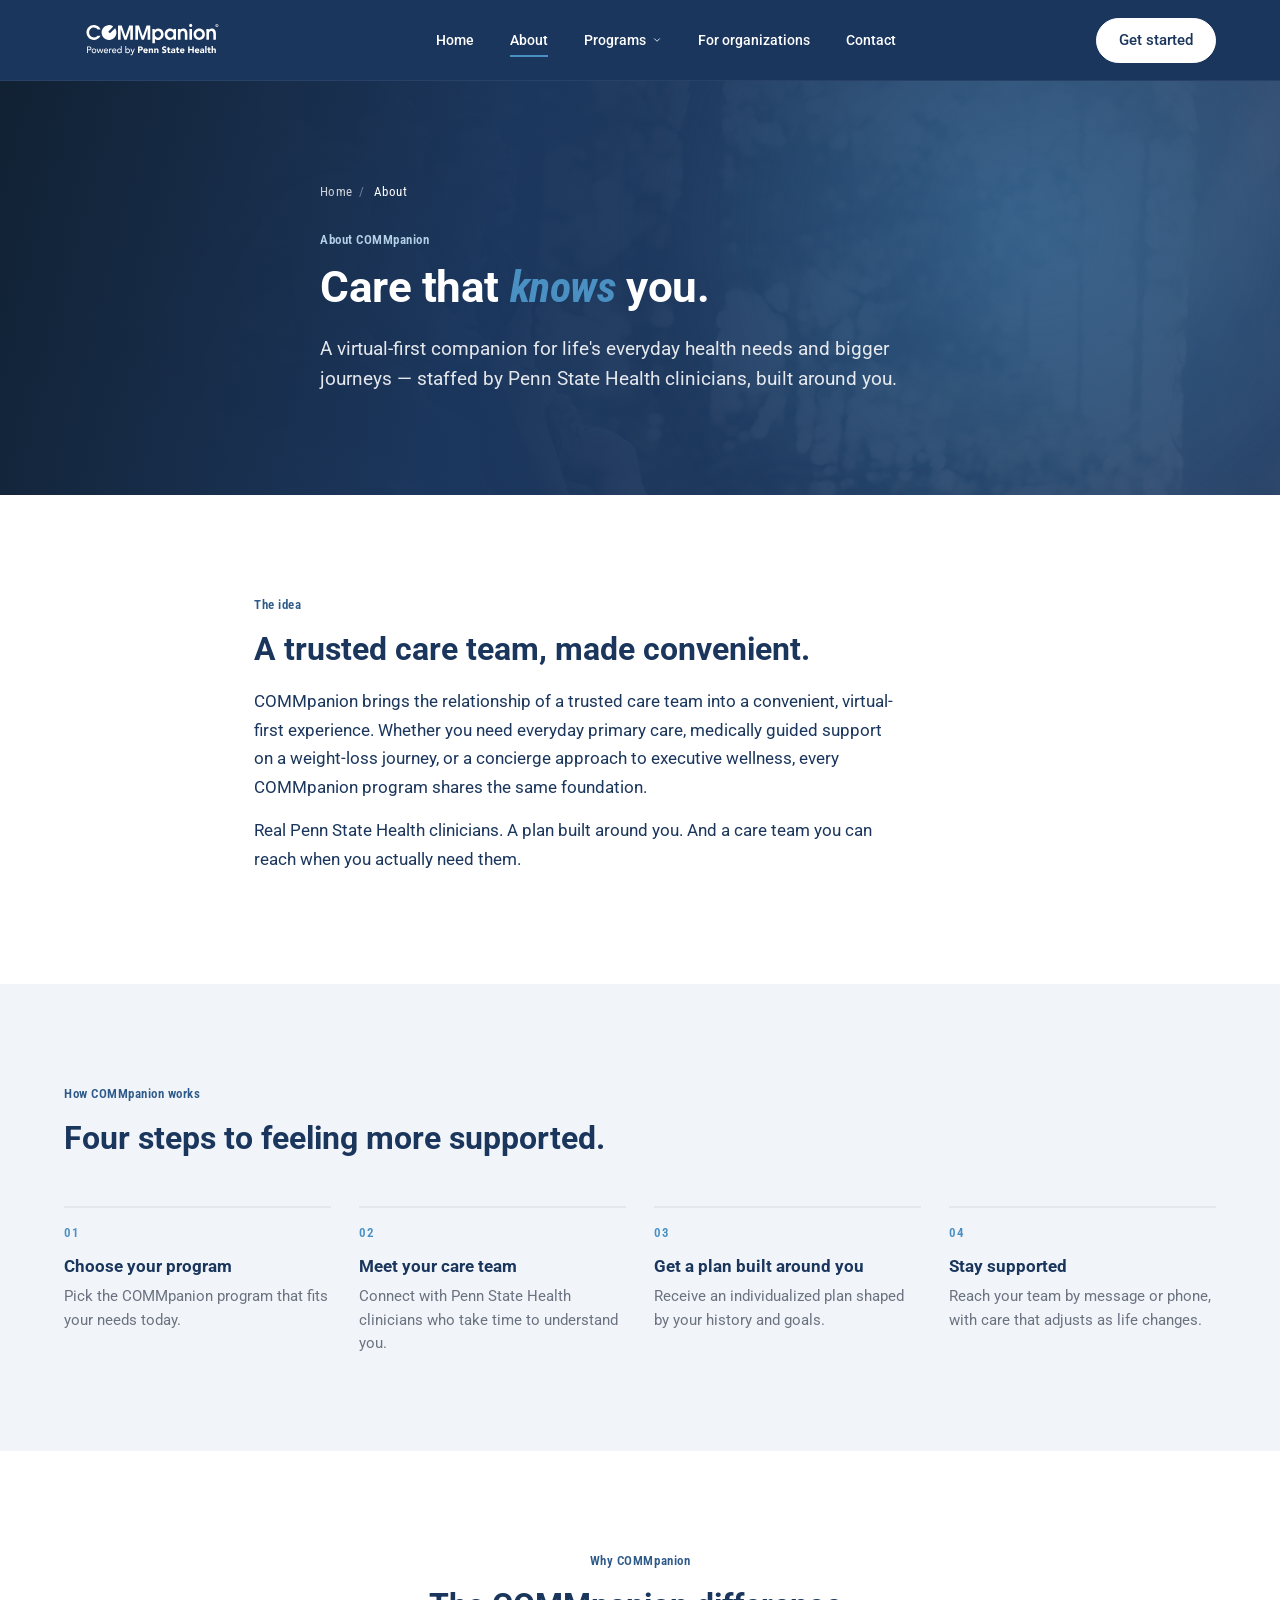
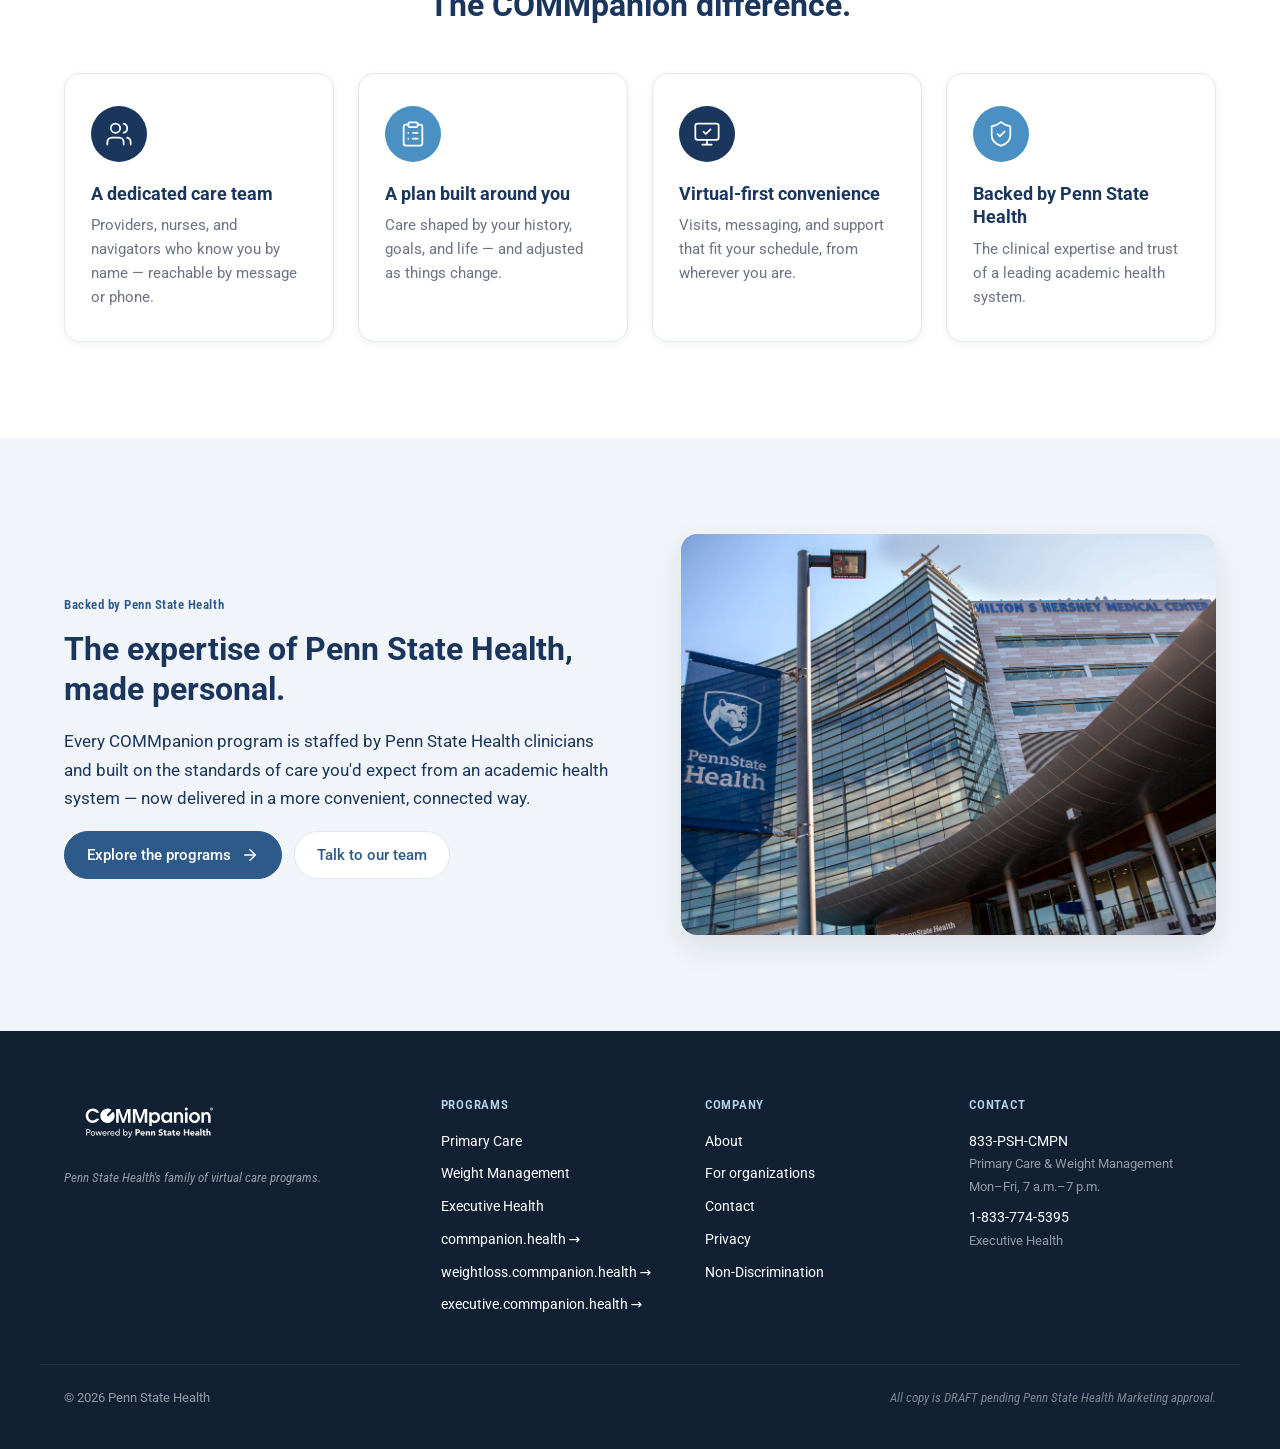
==== about.html @ f74b8aeb "COMMpanion hub POC" ====
<!DOCTYPE html>
<html lang="en">
<head>
<meta charset="UTF-8">
<meta name="viewport" content="width=device-width, initial-scale=1.0">
<title>About COMMpanion | Care that knows you</title>
<meta name="description" content="COMMpanion brings the relationship of a trusted Penn State Health care team into a convenient, virtual-first experience — primary care, weight management, and executive health.">
<meta name="theme-color" content="#1B365D">

<meta property="og:type" content="website">
<meta property="og:title" content="About COMMpanion | Care that knows you">
<meta property="og:description" content="Real Penn State Health clinicians. A plan built around you. A care team you can reach when you actually need them.">
<meta property="og:image" content="image_assets/AdobeStock_567074807.jpeg">
<meta property="og:url" content="https://commpanion.health/about.html">
<meta name="twitter:card" content="summary_large_image">

<link rel="icon" type="image/svg+xml" href="image_assets/favicon.svg">

<link rel="preconnect" href="https://fonts.googleapis.com">
<link rel="preconnect" href="https://fonts.gstatic.com" crossorigin>
<link href="https://fonts.googleapis.com/css2?family=Roboto:ital,wght@0,400;0,500;0,700;1,400;1,500&family=Roboto+Condensed:ital,wght@0,300;0,400;0,600;0,700;1,300;1,400;1,600&display=swap" rel="stylesheet">

<link rel="stylesheet" href="css/styles.css">

<script type="application/ld+json">
{
  "@context": "https://schema.org",
  "@type": "BreadcrumbList",
  "itemListElement": [
    { "@type": "ListItem", "position": 1, "name": "Home", "item": "https://commpanion.health/" },
    { "@type": "ListItem", "position": 2, "name": "About", "item": "https://commpanion.health/about.html" }
  ]
}
</script>
</head>

<body>

<a class="skip-link" href="#main">Skip to content</a>

<header class="site-header" id="siteHeader">
  <div class="container header-inner">
    <a href="index.html" class="logo-link" aria-label="COMMpanion, Powered by Penn State Health — home">
      <img src="image_assets/COMMpanion_Logo.svg" alt="COMMpanion, Powered by Penn State Health" class="logo logo--reverse" width="180" height="60">
    </a>
    <nav class="primary-nav" id="primaryNav" aria-label="Primary">
      <ul>
        <li><a href="index.html">Home</a></li>
        <li><a href="about.html">About</a></li>
        <li class="has-dropdown">
          <button class="nav-trigger" type="button">
            Programs
            <svg class="caret" xmlns="http://www.w3.org/2000/svg" viewBox="0 0 24 24" fill="none" stroke="currentColor" stroke-width="2" stroke-linecap="round" stroke-linejoin="round" aria-hidden="true"><polyline points="6 9 12 15 18 9"/></svg>
          </button>
          <ul class="nav-dropdown">
            <li><a href="primary-care.html">Primary Care<span class="dd-sub">Everyday care, virtual-first</span></a></li>
            <li><a href="weight-management.html">Weight Management<span class="dd-sub">Medically guided weight care</span></a></li>
            <li><a href="executive-health.html">Executive Health<span class="dd-sub">Concierge well-being</span></a></li>
            <li class="is-divider" aria-hidden="true"></li>
            <li><a href="programs.html">All programs</a></li>
          </ul>
        </li>
        <li><a href="organizations.html">For organizations</a></li>
        <li><a href="contact.html">Contact</a></li>
      </ul>
    </nav>
    <a href="contact.html" class="btn btn--white btn--header">Get started</a>
    <button class="nav-toggle" id="navToggle" aria-expanded="false" aria-controls="primaryNav" aria-label="Open menu">
      <svg class="icon icon--menu" xmlns="http://www.w3.org/2000/svg" width="24" height="24" viewBox="0 0 24 24" fill="none" stroke="currentColor" stroke-width="2" stroke-linecap="round" stroke-linejoin="round" aria-hidden="true"><line x1="3" y1="6" x2="21" y2="6"/><line x1="3" y1="12" x2="21" y2="12"/><line x1="3" y1="18" x2="21" y2="18"/></svg>
      <svg class="icon icon--close" xmlns="http://www.w3.org/2000/svg" width="24" height="24" viewBox="0 0 24 24" fill="none" stroke="currentColor" stroke-width="2" stroke-linecap="round" stroke-linejoin="round" aria-hidden="true"><line x1="18" y1="6" x2="6" y2="18"/><line x1="6" y1="6" x2="18" y2="18"/></svg>
    </button>
  </div>
</header>

<main id="main">

  <!-- HERO (slim) -->
  <section class="hero hero--slim">
    <div class="hero-bg" aria-hidden="true">
      <div class="hero-bg-image" style="background-image:url('image_assets/AdobeStock_567074807.jpeg');"></div>
      <div class="hero-bg-scrim"></div>
      <div class="hero-bg-glow"></div>
    </div>
    <div class="container hero-inner">
      <nav class="breadcrumb" aria-label="Breadcrumb">
        <ol>
          <li><a href="index.html">Home</a></li>
          <li aria-current="page">About</li>
        </ol>
      </nav>
      <p class="eyebrow eyebrow--light">About COMMpanion</p>
      <h1 class="hero-title">Care that <span class="emph">knows</span> you.</h1>
      <p class="hero-sub">A virtual-first companion for life's everyday health needs and bigger journeys — staffed by Penn State Health clinicians, built around you.</p>
    </div>
  </section>

  <!-- THE IDEA -->
  <section class="section section--white">
    <div class="container narrow">
      <p class="eyebrow">The idea</p>
      <h2 class="section-title">A trusted care team, made convenient.</h2>
      <p class="lead">COMMpanion brings the relationship of a trusted care team into a convenient, virtual-first experience. Whether you need everyday primary care, medically guided support on a weight-loss journey, or a concierge approach to executive wellness, every COMMpanion program shares the same foundation.</p>
      <p class="lead">Real Penn State Health clinicians. A plan built around you. And a care team you can reach when you actually need them.</p>
    </div>
  </section>

  <!-- HOW IT WORKS (4 steps) -->
  <section class="section section--cloud">
    <div class="container">
      <header class="section-head">
        <p class="eyebrow">How COMMpanion works</p>
        <h2 class="section-title">Four steps to feeling more supported.</h2>
      </header>
      <ol class="steps">
        <li class="step reveal">
          <h3>Choose your program</h3>
          <p>Pick the COMMpanion program that fits your needs today.</p>
        </li>
        <li class="step reveal">
          <h3>Meet your care team</h3>
          <p>Connect with Penn State Health clinicians who take time to understand you.</p>
        </li>
        <li class="step reveal">
          <h3>Get a plan built around you</h3>
          <p>Receive an individualized plan shaped by your history and goals.</p>
        </li>
        <li class="step reveal">
          <h3>Stay supported</h3>
          <p>Reach your team by message or phone, with care that adjusts as life changes.</p>
        </li>
      </ol>
    </div>
  </section>

  <!-- THE COMMPANION DIFFERENCE -->
  <section class="section section--white">
    <div class="container">
      <header class="section-head section-head--center">
        <p class="eyebrow">Why COMMpanion</p>
        <h2 class="section-title">The COMMpanion difference.</h2>
      </header>
      <ul class="pillars">
        <li class="pillar reveal">
          <span class="pillar-icon" aria-hidden="true">
            <svg xmlns="http://www.w3.org/2000/svg" width="28" height="28" viewBox="0 0 24 24" fill="none" stroke="currentColor" stroke-width="1.5" stroke-linecap="round" stroke-linejoin="round"><path d="M16 21v-2a4 4 0 0 0-4-4H6a4 4 0 0 0-4 4v2"/><circle cx="9" cy="7" r="4"/><path d="M22 21v-2a4 4 0 0 0-3-3.87"/><path d="M16 3.13a4 4 0 0 1 0 7.75"/></svg>
          </span>
          <h3 class="pillar-title">A dedicated care team</h3>
          <p>Providers, nurses, and navigators who know you by name — reachable by message or phone.</p>
        </li>
        <li class="pillar reveal">
          <span class="pillar-icon pillar-icon--sky" aria-hidden="true">
            <svg xmlns="http://www.w3.org/2000/svg" width="28" height="28" viewBox="0 0 24 24" fill="none" stroke="currentColor" stroke-width="1.5" stroke-linecap="round" stroke-linejoin="round"><rect x="8" y="2" width="8" height="4" rx="1" ry="1"/><path d="M16 4h2a2 2 0 0 1 2 2v14a2 2 0 0 1-2 2H6a2 2 0 0 1-2-2V6a2 2 0 0 1 2-2h2"/><path d="M12 11h4"/><path d="M12 16h4"/><path d="M8 11h.01"/><path d="M8 16h.01"/></svg>
          </span>
          <h3 class="pillar-title">A plan built around you</h3>
          <p>Care shaped by your history, goals, and life — and adjusted as things change.</p>
        </li>
        <li class="pillar reveal">
          <span class="pillar-icon" aria-hidden="true">
            <svg xmlns="http://www.w3.org/2000/svg" width="28" height="28" viewBox="0 0 24 24" fill="none" stroke="currentColor" stroke-width="1.5" stroke-linecap="round" stroke-linejoin="round"><path d="M12 17v4"/><path d="m9 10 2 2 4-4"/><rect x="2" y="3" width="20" height="14" rx="2"/><path d="M8 21h8"/></svg>
          </span>
          <h3 class="pillar-title">Virtual-first convenience</h3>
          <p>Visits, messaging, and support that fit your schedule, from wherever you are.</p>
        </li>
        <li class="pillar reveal">
          <span class="pillar-icon pillar-icon--sky" aria-hidden="true">
            <svg xmlns="http://www.w3.org/2000/svg" width="28" height="28" viewBox="0 0 24 24" fill="none" stroke="currentColor" stroke-width="1.5" stroke-linecap="round" stroke-linejoin="round"><path d="M20 13c0 5-3.5 7.5-7.66 8.95a1 1 0 0 1-.67-.01C7.5 20.5 4 18 4 13V6a1 1 0 0 1 1-1c2 0 4.5-1.2 6.24-2.72a1.17 1.17 0 0 1 1.52 0C14.51 3.81 17 5 19 5a1 1 0 0 1 1 1z"/><path d="m9 12 2 2 4-4"/></svg>
          </span>
          <h3 class="pillar-title">Backed by Penn State Health</h3>
          <p>The clinical expertise and trust of a leading academic health system.</p>
        </li>
      </ul>
    </div>
  </section>

  <!-- BACKED BY PENN STATE HEALTH -->
  <section class="section section--cloud">
    <div class="container trust-grid">
      <div class="trust-copy">
        <p class="eyebrow">Backed by Penn State Health</p>
        <h2 class="section-title">The expertise of Penn State Health, made personal.</h2>
        <p class="lead">Every COMMpanion program is staffed by Penn State Health clinicians and built on the standards of care you'd expect from an academic health system — now delivered in a more convenient, connected way.</p>
        <div style="display:flex;flex-wrap:wrap;gap:12px;margin-top:18px;">
          <a href="programs.html" class="btn btn--primary">Explore the programs
            <svg xmlns="http://www.w3.org/2000/svg" width="18" height="18" viewBox="0 0 24 24" fill="none" stroke="currentColor" stroke-width="2" stroke-linecap="round" stroke-linejoin="round" aria-hidden="true"><line x1="5" y1="12" x2="19" y2="12"/><polyline points="12 5 19 12 12 19"/></svg>
          </a>
          <a href="contact.html" class="btn btn--outline">Talk to our team</a>
        </div>
      </div>
      <div class="trust-media">
        <img src="image_assets/PSH_Campus.jpeg" alt="The Penn State Health Milton S. Hershey Medical Center campus, with the Penn State Health banner in the foreground." loading="lazy">
      </div>
    </div>
  </section>

</main>

<footer class="site-footer">
  <div class="container footer-inner">
    <div class="footer-brand">
      <img src="image_assets/COMMpanion_Logo.svg" alt="COMMpanion, Powered by Penn State Health" class="logo logo--reverse" width="200" height="68">
      <p>Penn State Health's family of virtual care programs.</p>
    </div>
    <nav class="footer-nav" aria-label="Programs">
      <h2 class="footer-heading">Programs</h2>
      <ul>
        <li><a href="primary-care.html">Primary Care</a></li>
        <li><a href="weight-management.html">Weight Management</a></li>
        <li><a href="executive-health.html">Executive Health</a></li>
        <li><a href="https://www.commpanion.health/" target="_blank" rel="noopener">commpanion.health &rarr;</a></li>
        <li><a href="https://www.weightloss.commpanion.health/" target="_blank" rel="noopener">weightloss.commpanion.health &rarr;</a></li>
        <li><a href="https://executive.commpanion.health/" target="_blank" rel="noopener">executive.commpanion.health &rarr;</a></li>
      </ul>
    </nav>
    <nav class="footer-nav" aria-label="Company">
      <h2 class="footer-heading">Company</h2>
      <ul>
        <li><a href="about.html">About</a></li>
        <li><a href="organizations.html">For organizations</a></li>
        <li><a href="contact.html">Contact</a></li>
        <li><a href="https://www.pennstatehealth.org/privacy-legal-notices" target="_blank" rel="noopener">Privacy</a></li>
        <li><a href="https://www.pennstatehealth.org/non-discrimination" target="_blank" rel="noopener">Non-Discrimination</a></li>
      </ul>
    </nav>
    <div class="footer-contact">
      <h2 class="footer-heading">Contact</h2>
      <p><a href="tel:18337742676">833-PSH-CMPN</a><br><span style="color:rgba(255,255,255,0.55);font-size:13px;">Primary Care &amp; Weight Management<br>Mon–Fri, 7 a.m.–7 p.m.</span></p>
      <p><a href="tel:18337745395">1-833-774-5395</a><br><span style="color:rgba(255,255,255,0.55);font-size:13px;">Executive Health</span></p>
    </div>
  </div>
  <div class="container footer-meta">
    <p>&copy; <span id="footerYear">2026</span> Penn State Health</p>
    <p class="draft-note">All copy is DRAFT pending Penn State Health Marketing approval.</p>
  </div>
</footer>

<script src="js/main.js" defer></script>
</body>
</html>
---- css/styles.css ----
/* =========================================================
   COMMpanion Hub POC — styles.css
   Shared across all 8 pages.
   Brand tokens, type scale, layout, components.
   ========================================================= */

:root {
  /* Primary trio */
  --psh-navy:        #1B365D;
  --comm-blue:       #2E5A8A;
  --comm-sky:        #4A90C2;

  /* Support */
  --light-sky:       #B5D1E8;
  --cloud:           #F1F5F9;
  --white:           #FFFFFF;
  --slate-ash:       #6B7280;
  --ink:             #112133;
  --hairline:        #E2E8EE;

  /* Service-line accents — use sparingly */
  --accent-primary:  #FF6B4A;  /* Primary Care — Vivid Coral */
  --accent-weight:   #00BFA5;  /* Weight Management — Vital Teal */
  --accent-exec:     #FFD100;  /* Executive Health — PSH Gold */

  /* Per-program darker text variants (PSH Gold fails AA on white,
     so we use deeper companions for tag/link text only) */
  --accent-primary-text: #C24528;
  --accent-weight-text:  #00735E;
  --accent-exec-text:    #6C5800;

  /* Type */
  --font-sans: 'Roboto', system-ui, -apple-system, Segoe UI, Helvetica, Arial, sans-serif;
  --font-cond: 'Roboto Condensed', 'Roboto', system-ui, sans-serif;

  /* Layout */
  --container-max: 1200px;
  --container-narrow: 820px;
  --header-h: 80px;

  --radius-sm: 6px;
  --radius-md: 10px;
  --radius-lg: 16px;
  --radius-pill: 999px;

  --shadow-1: 0 2px 8px rgba(17, 33, 51, 0.06);
  --shadow-2: 0 12px 32px rgba(17, 33, 51, 0.10);
  --shadow-3: 0 24px 64px rgba(17, 33, 51, 0.18);

  --ease: cubic-bezier(0.2, 0.7, 0.2, 1);
}

/* Per-page accent theme (set on <body data-theme="primary|weight|exec">) */
body[data-theme="primary"] { --accent: var(--accent-primary); --accent-text: var(--accent-primary-text); }
body[data-theme="weight"]  { --accent: var(--accent-weight);  --accent-text: var(--accent-weight-text); }
body[data-theme="exec"]    { --accent: var(--accent-exec);    --accent-text: var(--accent-exec-text); }
body                       { --accent: var(--comm-sky);       --accent-text: var(--comm-blue); }

/* ------- Reset & base ------- */

*, *::before, *::after { box-sizing: border-box; }

html { scroll-behavior: smooth; scroll-padding-top: 96px; }

body {
  margin: 0;
  font-family: var(--font-sans);
  font-weight: 400;
  font-size: 16px;
  line-height: 1.625;
  color: var(--psh-navy);
  background: var(--white);
  -webkit-font-smoothing: antialiased;
  -moz-osx-font-smoothing: grayscale;
}

img, svg { display: block; max-width: 100%; height: auto; }

a { color: var(--comm-blue); text-decoration: none; }
a:hover { text-decoration: underline; }

button { font: inherit; cursor: pointer; }

:focus-visible {
  outline: 3px solid var(--comm-sky);
  outline-offset: 2px;
  border-radius: 4px;
}

.skip-link {
  position: absolute;
  top: -40px;
  left: 8px;
  background: var(--psh-navy);
  color: var(--white);
  padding: 8px 14px;
  border-radius: var(--radius-sm);
  z-index: 1000;
  transition: top 160ms var(--ease);
}
.skip-link:focus { top: 8px; }

/* ------- Type ------- */

h1, h2, h3, h4 { font-family: var(--font-sans); font-weight: 700; color: var(--psh-navy); margin: 0; }
p { margin: 0 0 1em; }

.eyebrow {
  font-family: var(--font-cond);
  font-weight: 600;
  font-size: 13px;
  letter-spacing: 0.04em;
  color: var(--comm-blue);
  margin: 0 0 14px;
  display: inline-block;
}
.eyebrow--light  { color: var(--light-sky); }
.eyebrow--sky    { color: var(--comm-sky); }
.eyebrow--accent { color: var(--accent-text); }

.eyebrow--rule {
  position: relative;
  padding-left: 38px;
}
.eyebrow--rule::before {
  content: '';
  position: absolute;
  left: 0; top: 50%;
  width: 28px; height: 2px;
  background: var(--accent);
  transform: translateY(-50%);
}

.section-title {
  font-size: clamp(26px, 3.4vw, 32px);
  line-height: 1.25;
  margin: 0 0 18px;
}
.section-title--light { color: var(--white); }

.emph {
  font-family: var(--font-cond);
  font-style: italic;
  font-weight: 700;
  color: var(--comm-sky);
}
/* Program-detail heroes: emphasis word tints to the page's service-line accent
   (gold/teal/coral all hit AA contrast against the navy hero) */
body[data-theme="primary"] .hero .emph { color: var(--accent-primary); }
body[data-theme="weight"]  .hero .emph { color: var(--accent-weight); }
body[data-theme="exec"]    .hero .emph { color: var(--accent-exec); }

.lead {
  font-size: 17px;
  line-height: 1.7;
  color: var(--psh-navy);
  margin: 0 0 14px;
  max-width: 65ch;
}
.lead--light { color: rgba(255,255,255,0.88); }

/* ------- Layout ------- */

.container {
  max-width: var(--container-max);
  margin: 0 auto;
  padding: 0 24px;
}
.container.narrow { max-width: var(--container-narrow); }

.section {
  padding: clamp(56px, 8vw, 96px) 0;
  position: relative;
}
.section--white  { background: var(--white); }
.section--cloud  { background: var(--cloud); }
.section--ink    { background: var(--ink); color: var(--white); }
.section--ink .section-title { color: var(--white); }
.section--ink .eyebrow { color: var(--comm-sky); }

.section-head { margin-bottom: 48px; max-width: 720px; }
.section-head--center { margin-left: auto; margin-right: auto; text-align: center; }

/* ------- Header ------- */

.site-header {
  position: sticky;
  top: 0;
  z-index: 50;
  background: var(--psh-navy);
  border-bottom: 1px solid rgba(255,255,255,0.06);
  transition: box-shadow 220ms var(--ease);
}
.site-header.is-scrolled {
  box-shadow: 0 4px 20px rgba(0,0,0,0.25);
}
.header-inner {
  display: flex;
  align-items: center;
  justify-content: space-between;
  gap: 24px;
  height: var(--header-h);
  transition: height 220ms var(--ease);
  position: relative;
}
.site-header.is-scrolled .header-inner { height: 60px; }

.logo-link { display: inline-flex; align-items: center; }
.logo {
  height: 58px;
  width: auto;
  transition: height 220ms var(--ease);
}
.site-header.is-scrolled .logo { height: 50px; }

/* Reverse logo (knockout to white) for dark backgrounds */
.logo--reverse { filter: brightness(0) invert(1); }

/* ------- Primary nav with dropdown ------- */

.primary-nav { flex: 1; display: flex; justify-content: center; }
.primary-nav > ul {
  display: flex;
  gap: 8px;
  list-style: none;
  margin: 0;
  padding: 0;
  align-items: center;
}
.primary-nav a,
.primary-nav .nav-trigger {
  color: var(--white);
  font-size: 14px;
  font-weight: 500;
  padding: 22px 14px;
  position: relative;
  text-decoration: none;
  display: inline-flex;
  align-items: center;
  gap: 6px;
  background: transparent;
  border: 0;
  cursor: pointer;
  font-family: var(--font-sans);
}
.primary-nav a:hover,
.primary-nav .nav-trigger:hover { text-decoration: none; color: var(--light-sky); }

.primary-nav .has-dropdown { position: relative; }

.primary-nav .nav-trigger .caret {
  width: 10px; height: 10px;
  transition: transform 220ms var(--ease);
}
.primary-nav .has-dropdown.is-open .nav-trigger .caret { transform: rotate(180deg); }

.nav-dropdown {
  position: absolute;
  top: 100%;
  left: 50%;
  transform: translateX(-50%) translateY(8px);
  min-width: 240px;
  background: var(--white);
  border-radius: var(--radius-md);
  box-shadow: var(--shadow-3);
  padding: 10px;
  list-style: none;
  margin: 0;
  display: flex;
  flex-direction: column;
  gap: 2px;
  opacity: 0;
  visibility: hidden;
  pointer-events: none;
  transition: opacity 200ms var(--ease), transform 200ms var(--ease), visibility 200ms;
}
.primary-nav .has-dropdown:hover .nav-dropdown,
.primary-nav .has-dropdown:focus-within .nav-dropdown,
.primary-nav .has-dropdown.is-open .nav-dropdown {
  opacity: 1;
  visibility: visible;
  pointer-events: auto;
  transform: translateX(-50%) translateY(0);
}
.nav-dropdown li { display: block; }
.nav-dropdown a {
  display: block;
  padding: 12px 16px;
  color: var(--psh-navy);
  font-size: 14.5px;
  font-weight: 500;
  border-radius: var(--radius-sm);
  background: transparent;
}
.nav-dropdown a:hover {
  background: var(--cloud);
  color: var(--psh-navy);
}
.nav-dropdown a.is-current {
  background: rgba(74, 144, 194, 0.18);
  color: var(--psh-navy);
}
.nav-dropdown a .dd-sub {
  display: block;
  font-family: var(--font-cond);
  font-weight: 400;
  font-size: 12px;
  color: var(--slate-ash);
  margin-top: 2px;
}
.nav-dropdown li.is-divider {
  height: 1px;
  background: var(--hairline);
  margin: 6px 8px;
}

/* Active-page indicator (set by JS via .is-current on <a>).
   Scoped to top-level nav items only — dropdown items get their own
   .nav-dropdown a.is-current treatment so they stay readable on the
   light dropdown panel. */
.primary-nav > ul > li > a.is-current,
.primary-nav > ul > li > .nav-trigger.is-current {
  color: var(--white);
}
.primary-nav > ul > li > a.is-current::after,
.primary-nav > ul > li > .nav-trigger.is-current::after {
  content: '';
  position: absolute;
  left: 14px; right: 14px; bottom: 16px;
  height: 2px;
  background: var(--comm-sky);
}

.btn--header { padding: 10px 18px; font-size: 14px; flex-shrink: 0; }

.nav-toggle {
  display: none;
  background: transparent;
  border: 1px solid rgba(255,255,255,0.2);
  color: var(--white);
  padding: 8px;
  border-radius: var(--radius-sm);
}
.nav-toggle .icon--close { display: none; }
.nav-toggle[aria-expanded="true"] .icon--menu { display: none; }
.nav-toggle[aria-expanded="true"] .icon--close { display: block; }

/* ------- Buttons ------- */

.btn {
  display: inline-flex;
  align-items: center;
  gap: 10px;
  font-family: var(--font-sans);
  font-weight: 500;
  font-size: 15px;
  line-height: 1;
  padding: 14px 22px;
  border-radius: var(--radius-pill);
  border: 1.5px solid transparent;
  cursor: pointer;
  text-decoration: none;
  transition: transform 160ms var(--ease), background 200ms var(--ease), color 200ms var(--ease), border-color 200ms var(--ease), box-shadow 200ms var(--ease);
  white-space: nowrap;
}
.btn:hover { text-decoration: none; transform: translateY(-1px); }
.btn:active { transform: translateY(0); }
.btn svg { transition: transform 200ms var(--ease); flex-shrink: 0; }
.btn:hover svg { transform: translateX(2px); }

.btn--primary {
  background: var(--comm-blue);
  color: var(--white);
  border-color: var(--comm-blue);
}
.btn--primary:hover { background: var(--psh-navy); border-color: var(--psh-navy); box-shadow: var(--shadow-2); color: var(--white); }

.btn--white {
  background: var(--white);
  color: var(--psh-navy);
  border-color: var(--white);
}
.btn--white:hover { background: var(--cloud); border-color: var(--cloud); color: var(--psh-navy); box-shadow: var(--shadow-2); }

.btn--ghost-light {
  background: transparent;
  color: var(--white);
  border-color: rgba(255,255,255,0.55);
}
.btn--ghost-light:hover { background: rgba(255,255,255,0.08); border-color: var(--white); color: var(--white); }

.btn--outline {
  background: var(--white);
  color: var(--comm-blue);
  border-color: var(--hairline);
}
.btn--outline:hover { border-color: var(--comm-sky); color: var(--psh-navy); }

/* Accent-rule button — themed by page (only on program detail pages) */
.btn--accent-rule { box-shadow: inset 0 -3px 0 var(--accent); }
.btn--accent-rule:hover { box-shadow: inset 0 -3px 0 transparent, var(--shadow-2); }

/* ------- Hero ------- */

.hero {
  position: relative;
  overflow: hidden;
  background: var(--psh-navy);
  color: var(--white);
  isolation: isolate;
  display: flex;
  align-items: center;
  padding: clamp(80px, 11vw, 140px) 0 clamp(72px, 10vw, 120px);
}
.hero--full { min-height: 640px; padding: clamp(96px, 14vw, 160px) 0 clamp(80px, 12vw, 140px); }
.hero--slim { min-height: auto; padding: clamp(64px, 8vw, 100px) 0 clamp(48px, 6vw, 72px); }
.hero--detail { min-height: 460px; }

.hero-bg { position: absolute; inset: 0; z-index: -1; }
.hero-bg-image {
  position: absolute; inset: 0;
  background-size: cover;
  background-position: center right;
  opacity: 0.30;
  filter: saturate(0.85);
}
.hero-bg-scrim {
  position: absolute; inset: 0;
  background:
    linear-gradient(105deg, var(--ink) 0%, rgba(27,54,93,0.96) 38%, rgba(27,54,93,0.78) 60%, rgba(27,54,93,0.55) 100%);
}
.hero-bg-glow {
  position: absolute;
  width: 900px; height: 900px;
  right: -200px; top: -300px;
  background: radial-gradient(circle, rgba(74,144,194,0.40) 0%, rgba(74,144,194,0) 60%);
  filter: blur(30px);
  pointer-events: none;
}
.hero-bg-lines { position: absolute; inset: 0; width: 100%; height: 100%; }

/* Program detail hero accent — restrained rule + glow tint */
.hero--detail .hero-bg-glow {
  background: radial-gradient(circle, rgba(74,144,194,0.40) 0%, rgba(74,144,194,0) 60%);
}
body[data-theme="primary"] .hero--detail .hero-bg-glow {
  background: radial-gradient(circle, rgba(255,107,74,0.28) 0%, rgba(255,107,74,0) 60%);
}
body[data-theme="weight"]  .hero--detail .hero-bg-glow {
  background: radial-gradient(circle, rgba(0,191,165,0.28) 0%, rgba(0,191,165,0) 60%);
}
body[data-theme="exec"]    .hero--detail .hero-bg-glow {
  background: radial-gradient(circle, rgba(255,209,0,0.22) 0%, rgba(255,209,0,0) 60%);
}

.hero-inner { position: relative; max-width: 760px; }
.hero-title {
  font-size: clamp(34px, 5.4vw, 56px);
  line-height: 1.08;
  letter-spacing: -0.01em;
  color: var(--white);
  margin: 0 0 22px;
}
.hero--slim .hero-title { font-size: clamp(30px, 4.5vw, 44px); }
.hero-sub {
  font-size: clamp(17px, 1.5vw, 19px);
  line-height: 1.6;
  color: rgba(255,255,255,0.88);
  max-width: 640px;
  margin: 0 0 28px;
}
.hero-sub--cond {
  font-family: var(--font-cond);
  font-style: italic;
  font-weight: 400;
  color: var(--light-sky);
  font-size: clamp(15px, 1.4vw, 17px);
  margin-top: -16px;
  margin-bottom: 28px;
}

.hero-cta {
  display: flex;
  flex-wrap: wrap;
  gap: 14px;
  margin-bottom: 18px;
}

.hero-call {
  color: rgba(255,255,255,0.7);
  font-size: 14px;
  margin: 0 0 24px;
}
.hero-call a {
  color: var(--white);
  font-weight: 500;
  border-bottom: 1px solid rgba(255,255,255,0.4);
}
.hero-call a:hover { border-bottom-color: var(--white); text-decoration: none; }

.trust-chip {
  display: inline-flex;
  align-items: center;
  gap: 10px;
  padding: 10px 16px;
  background: rgba(255,255,255,0.07);
  border: 1px solid rgba(255,255,255,0.12);
  border-radius: var(--radius-pill);
  font-family: var(--font-cond);
  font-weight: 400;
  font-style: italic;
  font-size: 13px;
  color: rgba(255,255,255,0.88);
  margin: 0;
}
.trust-chip svg { color: var(--comm-sky); flex-shrink: 0; }

/* ------- Breadcrumb ------- */

.breadcrumb {
  font-family: var(--font-cond);
  font-weight: 400;
  font-size: 13px;
  letter-spacing: 0.03em;
  color: rgba(255,255,255,0.7);
  margin: 0 0 24px;
}
.breadcrumb ol {
  list-style: none;
  display: flex;
  flex-wrap: wrap;
  gap: 6px;
  padding: 0;
  margin: 0;
}
.breadcrumb li { display: inline-flex; align-items: center; gap: 6px; }
.breadcrumb li + li::before {
  content: '/';
  color: rgba(255,255,255,0.4);
  margin-right: 4px;
}
.breadcrumb a {
  color: rgba(255,255,255,0.78);
  text-decoration: none;
}
.breadcrumb a:hover { color: var(--white); text-decoration: underline; }
.breadcrumb [aria-current="page"] { color: var(--white); }

/* ------- Program preview cards (home) ------- */

.program-cards {
  display: grid;
  grid-template-columns: repeat(3, 1fr);
  gap: 28px;
  list-style: none;
  margin: 0;
  padding: 0;
}
.program-card {
  background: var(--white);
  border: 1px solid var(--hairline);
  border-radius: var(--radius-lg);
  overflow: hidden;
  display: flex;
  flex-direction: column;
  box-shadow: var(--shadow-1);
  transition: transform 220ms var(--ease), box-shadow 220ms var(--ease);
  position: relative;
}
.program-card:hover { transform: translateY(-4px); box-shadow: var(--shadow-2); }

.program-card-media {
  aspect-ratio: 16/10;
  overflow: hidden;
  background: var(--cloud);
  position: relative;
}
.program-card-media img {
  width: 100%; height: 100%; object-fit: cover;
  transition: transform 600ms var(--ease);
}
.program-card:hover .program-card-media img { transform: scale(1.04); }
.program-card-media::before {
  content: '';
  position: absolute;
  left: 0; right: 0; top: 0;
  height: 4px;
  z-index: 1;
}
.program-card[data-program="primary"] .program-card-media::before { background: var(--accent-primary); }
.program-card[data-program="weight"]  .program-card-media::before { background: var(--accent-weight); }
.program-card[data-program="exec"]    .program-card-media::before { background: var(--accent-exec); }

.program-card-body {
  padding: 28px;
  display: flex;
  flex-direction: column;
  gap: 12px;
  flex: 1;
}
.program-card-eyebrow {
  font-family: var(--font-cond);
  font-weight: 600;
  font-size: 12.5px;
  letter-spacing: 0.04em;
  text-transform: none;
}
.program-card[data-program="primary"] .program-card-eyebrow { color: var(--accent-primary-text); }
.program-card[data-program="weight"]  .program-card-eyebrow { color: var(--accent-weight-text); }
.program-card[data-program="exec"]    .program-card-eyebrow { color: var(--accent-exec-text); }

.program-card-title {
  font-size: 22px;
  line-height: 1.25;
  margin: 0;
}
.program-card-one {
  font-family: var(--font-cond);
  font-style: italic;
  font-weight: 400;
  color: var(--comm-sky);
  font-size: 16px;
  margin: 0;
}
.program-card-text {
  color: var(--slate-ash);
  font-size: 15px;
  line-height: 1.6;
  margin: 0;
}
.program-card-link {
  margin-top: auto;
  font-weight: 500;
  display: inline-flex;
  align-items: center;
  gap: 8px;
  color: var(--comm-blue);
  padding-top: 4px;
}
.program-card-link:hover { color: var(--psh-navy); text-decoration: none; }
.program-card-link svg { transition: transform 200ms var(--ease); }
.program-card-link:hover svg { transform: translateX(3px); }

/* ------- Pillars (difference) ------- */

.pillars {
  list-style: none;
  margin: 0; padding: 0;
  display: grid;
  grid-template-columns: repeat(4, 1fr);
  gap: 24px;
}
.pillar {
  background: var(--white);
  border: 1px solid var(--hairline);
  border-radius: var(--radius-lg);
  padding: 32px 26px;
  box-shadow: var(--shadow-1);
  transition: transform 220ms var(--ease), box-shadow 220ms var(--ease);
}
.pillar:hover { transform: translateY(-3px); box-shadow: var(--shadow-2); }

.pillar-icon {
  display: inline-flex;
  align-items: center;
  justify-content: center;
  width: 56px;
  height: 56px;
  border-radius: 50%;
  background: var(--psh-navy);
  color: var(--white);
  margin-bottom: 20px;
}
.pillar-icon--sky { background: var(--comm-sky); }

.pillar-title {
  font-size: 18px;
  line-height: 1.3;
  margin: 0 0 8px;
}
.pillar p {
  color: var(--slate-ash);
  font-size: 15px;
  line-height: 1.6;
  margin: 0;
}

/* ------- Step sequence (numbered) ------- */

.steps {
  list-style: none;
  margin: 0;
  padding: 0;
  display: grid;
  grid-template-columns: repeat(4, 1fr);
  gap: 28px;
  counter-reset: step;
}
.step {
  position: relative;
  padding-top: 14px;
  border-top: 2px solid var(--hairline);
}
.step::before {
  counter-increment: step;
  content: counter(step, decimal-leading-zero);
  display: block;
  font-family: var(--font-cond);
  font-weight: 600;
  font-size: 13px;
  letter-spacing: 0.06em;
  color: var(--accent);
  margin-bottom: 12px;
}
.step h3 {
  font-size: 17px;
  line-height: 1.3;
  margin: 0 0 8px;
}
.step p {
  color: var(--slate-ash);
  font-size: 14.5px;
  line-height: 1.6;
  margin: 0;
}

/* ------- Programs.html stacked sections ------- */

.program-row {
  display: grid;
  grid-template-columns: 1fr 1fr;
  gap: 56px;
  align-items: center;
  padding: 64px 0;
  border-top: 1px solid var(--hairline);
}
.program-row:first-of-type { border-top: 0; }
.program-row.reverse .program-row-body { order: 2; }
.program-row.reverse .program-row-media { order: 1; }

.program-row-media {
  border-radius: var(--radius-lg);
  overflow: hidden;
  aspect-ratio: 4/3;
  background: var(--cloud);
  position: relative;
}
.program-row-media img {
  width: 100%; height: 100%; object-fit: cover; display: block;
}
.program-row-media::after {
  content: '';
  position: absolute;
  left: 0; top: 0; bottom: 0;
  width: 4px;
}
.program-row[data-program="primary"] .program-row-media::after { background: var(--accent-primary); }
.program-row[data-program="weight"]  .program-row-media::after { background: var(--accent-weight); }
.program-row[data-program="exec"]    .program-row-media::after { background: var(--accent-exec); }

.program-row-body h2 {
  font-size: clamp(24px, 2.8vw, 30px);
  line-height: 1.2;
  margin: 8px 0 8px;
}
.program-row-tag {
  display: inline-block;
  font-family: var(--font-cond);
  font-weight: 600;
  font-size: 12.5px;
  letter-spacing: 0.04em;
  padding: 6px 12px;
  border-radius: var(--radius-pill);
  margin-bottom: 16px;
}
.program-row[data-program="primary"] .program-row-tag { background: rgba(255,107,74,0.10);  color: var(--accent-primary-text); }
.program-row[data-program="weight"]  .program-row-tag { background: rgba(0,191,165,0.10);   color: var(--accent-weight-text); }
.program-row[data-program="exec"]    .program-row-tag { background: rgba(255,209,0,0.16);   color: var(--accent-exec-text); }

.program-row-one {
  font-family: var(--font-cond);
  font-style: italic;
  font-weight: 400;
  color: var(--comm-sky);
  font-size: 17px;
  margin: 0 0 14px;
}
.program-row-overview {
  font-size: 16px;
  line-height: 1.7;
  color: var(--psh-navy);
  margin: 0 0 24px;
}
.program-row-cta { display: flex; flex-wrap: wrap; gap: 12px; }

/* ------- Comparison table ------- */

.compare-wrap {
  margin-top: 56px;
  border: 1px solid var(--hairline);
  border-radius: var(--radius-lg);
  overflow: hidden;
  background: var(--white);
}
.compare {
  width: 100%;
  border-collapse: collapse;
  font-size: 15px;
}
.compare caption {
  caption-side: top;
  text-align: left;
  padding: 20px 24px 6px;
  font-family: var(--font-cond);
  font-weight: 600;
  font-size: 13px;
  letter-spacing: 0.04em;
  color: var(--comm-blue);
}
.compare th, .compare td {
  padding: 16px 20px;
  text-align: left;
  vertical-align: top;
  border-bottom: 1px solid var(--hairline);
}
.compare thead th {
  background: var(--cloud);
  font-weight: 700;
  color: var(--psh-navy);
  font-size: 15px;
  position: relative;
}
.compare thead th[data-program]::before {
  content: '';
  display: block;
  width: 32px;
  height: 3px;
  margin-bottom: 8px;
  border-radius: 2px;
}
.compare thead th[data-program="primary"]::before { background: var(--accent-primary); }
.compare thead th[data-program="weight"]::before  { background: var(--accent-weight); }
.compare thead th[data-program="exec"]::before    { background: var(--accent-exec); }

.compare tbody th {
  font-family: var(--font-cond);
  font-weight: 600;
  font-size: 13px;
  letter-spacing: 0.04em;
  color: var(--slate-ash);
  width: 180px;
  background: var(--white);
}
.compare tbody tr:last-child th,
.compare tbody tr:last-child td { border-bottom: 0; }

/* ------- What's included grid (program detail) ------- */

.features {
  list-style: none;
  margin: 0; padding: 0;
  display: grid;
  grid-template-columns: repeat(3, 1fr);
  gap: 20px;
}
.feature {
  background: var(--white);
  border: 1px solid var(--hairline);
  border-radius: var(--radius-lg);
  padding: 24px;
  display: flex;
  gap: 16px;
  align-items: flex-start;
  transition: border-color 200ms var(--ease), box-shadow 200ms var(--ease);
}
.feature:hover { border-color: var(--accent); box-shadow: var(--shadow-1); }
.feature-icon {
  display: inline-flex;
  align-items: center;
  justify-content: center;
  width: 44px; height: 44px;
  border-radius: 50%;
  background: var(--psh-navy);
  color: var(--white);
  flex-shrink: 0;
}
.feature:nth-child(even) .feature-icon { background: var(--comm-sky); }
.feature-body h3 {
  font-size: 16px;
  line-height: 1.3;
  margin: 0 0 4px;
}
.feature-body p {
  color: var(--slate-ash);
  font-size: 14px;
  line-height: 1.55;
  margin: 0;
}

/* ------- Trust band (PSH) ------- */

.trust-grid {
  display: grid;
  grid-template-columns: 1.05fr 1fr;
  gap: 56px;
  align-items: center;
}
.trust-media {
  border-radius: var(--radius-lg);
  overflow: hidden;
  box-shadow: var(--shadow-2);
  aspect-ratio: 4/3;
}
.trust-media img { width: 100%; height: 100%; object-fit: cover; display: block; }

/* ------- Contact cards & FAQ ------- */

.contact-cards {
  display: grid;
  grid-template-columns: repeat(3, 1fr);
  gap: 20px;
  margin: 32px 0 48px;
}
.contact-card {
  background: var(--white);
  border: 1px solid var(--hairline);
  border-radius: var(--radius-lg);
  padding: 24px 26px;
  box-shadow: var(--shadow-1);
  display: flex;
  flex-direction: column;
  gap: 6px;
}
.contact-card-label {
  font-family: var(--font-cond);
  font-weight: 600;
  font-size: 13px;
  letter-spacing: 0.04em;
  color: var(--comm-blue);
  margin: 0;
}
.contact-card[data-program="primary"] .contact-card-label { color: var(--accent-primary-text); }
.contact-card[data-program="weight"]  .contact-card-label { color: var(--accent-weight-text); }
.contact-card[data-program="exec"]    .contact-card-label { color: var(--accent-exec-text); }

.contact-card-phone {
  font-family: var(--font-sans);
  font-weight: 700;
  font-size: 22px;
  color: var(--psh-navy);
  margin: 6px 0 4px;
  text-decoration: none;
  letter-spacing: -0.005em;
  display: block;
}
.contact-card-phone:hover { color: var(--comm-blue); text-decoration: none; }
.contact-card-hours {
  color: var(--slate-ash);
  font-size: 14px;
  margin: 0 0 10px;
}
.contact-card-link {
  font-size: 14px;
  font-weight: 500;
  display: inline-flex;
  align-items: center;
  gap: 6px;
  margin-top: auto;
}

/* FAQ accordion */

.faq {
  border-top: 1px solid var(--hairline);
  margin-top: 16px;
}
.faq-item {
  border-bottom: 1px solid var(--hairline);
}
.faq-question {
  width: 100%;
  display: flex;
  justify-content: space-between;
  align-items: center;
  gap: 16px;
  background: transparent;
  border: 0;
  text-align: left;
  padding: 22px 4px;
  font-family: var(--font-sans);
  font-weight: 500;
  font-size: 17px;
  color: var(--psh-navy);
  cursor: pointer;
}
.faq-question:hover { color: var(--comm-blue); }
.faq-question .faq-icon {
  width: 24px; height: 24px;
  color: var(--comm-blue);
  transition: transform 220ms var(--ease);
  flex-shrink: 0;
}
.faq-question[aria-expanded="true"] .faq-icon { transform: rotate(45deg); }

.faq-answer {
  display: grid;
  grid-template-rows: 0fr;
  transition: grid-template-rows 280ms var(--ease);
}
.faq-answer > div {
  overflow: hidden;
}
.faq-answer > div > p {
  padding: 0 4px 22px;
  color: var(--slate-ash);
  font-size: 15.5px;
  line-height: 1.65;
  margin: 0;
}
.faq-question[aria-expanded="true"] + .faq-answer {
  grid-template-rows: 1fr;
}

/* ------- Footer ------- */

.site-footer {
  background: var(--ink);
  color: rgba(255,255,255,0.78);
  padding: 64px 0 28px;
  font-size: 14px;
}
.footer-inner {
  display: grid;
  grid-template-columns: 1.5fr 1fr 1fr 1.1fr;
  gap: 40px;
  align-items: start;
}
.footer-brand .logo { height: 56px; }
.footer-brand p {
  color: rgba(255,255,255,0.55);
  font-family: var(--font-cond);
  font-style: italic;
  font-size: 13px;
  margin: 16px 0 0;
  max-width: 280px;
}

.footer-heading {
  font-family: var(--font-cond);
  font-weight: 600;
  font-size: 12.5px;
  letter-spacing: 0.06em;
  text-transform: uppercase;
  color: var(--light-sky);
  margin: 0 0 14px;
}
.footer-nav ul {
  list-style: none;
  margin: 0; padding: 0;
  display: flex;
  flex-direction: column;
  gap: 10px;
}
.footer-nav a, .footer-contact a {
  color: var(--white);
  text-decoration: none;
}
.footer-nav a:hover, .footer-contact a:hover { color: var(--comm-sky); }
.footer-contact p { margin: 0 0 8px; }

.footer-meta {
  border-top: 1px solid rgba(255,255,255,0.08);
  margin-top: 48px;
  padding-top: 22px;
  font-size: 13px;
  color: rgba(255,255,255,0.55);
  display: flex;
  justify-content: space-between;
  gap: 16px;
  flex-wrap: wrap;
}
.footer-meta .draft-note {
  color: rgba(255,255,255,0.45);
  font-family: var(--font-cond);
  font-style: italic;
}

/* ------- Scroll reveal ------- */

.reveal {
  opacity: 0;
  transform: translateY(16px);
  transition: opacity 600ms var(--ease), transform 600ms var(--ease);
}
.reveal.is-in {
  opacity: 1;
  transform: translateY(0);
}
.pillar.reveal:nth-child(1) { transition-delay: 0ms; }
.pillar.reveal:nth-child(2) { transition-delay: 80ms; }
.pillar.reveal:nth-child(3) { transition-delay: 160ms; }
.pillar.reveal:nth-child(4) { transition-delay: 240ms; }

/* ------- Responsive ------- */

@media (max-width: 1100px) {
  .program-cards { gap: 20px; }
  .pillars { gap: 18px; }
  .steps { gap: 22px; }
}

@media (max-width: 980px) {
  .pillars { grid-template-columns: repeat(2, 1fr); }
  .steps   { grid-template-columns: repeat(2, 1fr); }
  .features { grid-template-columns: repeat(2, 1fr); }
  .program-cards { grid-template-columns: 1fr; max-width: 560px; margin: 0 auto; }
  .program-row { grid-template-columns: 1fr; gap: 28px; padding: 48px 0; }
  .program-row.reverse .program-row-body { order: 1; }
  .program-row.reverse .program-row-media { order: 0; }
  .trust-grid { grid-template-columns: 1fr; gap: 32px; }
  .contact-cards { grid-template-columns: 1fr; }
  .footer-inner { grid-template-columns: 1fr 1fr; gap: 32px; }
  .footer-brand { grid-column: 1 / -1; }
}

@media (max-width: 820px) {
  .primary-nav { display: none; }
  .nav-toggle { display: inline-flex; }
  /* Pill stays visible on tablet/mobile — just compact */
  .btn--header { padding: 9px 14px; font-size: 13.5px; }

  .primary-nav.is-open {
    display: flex;
    position: absolute;
    top: var(--header-h);
    left: 0; right: 0;
    background: var(--psh-navy);
    border-top: 1px solid rgba(255,255,255,0.08);
    padding: 16px 24px 24px;
    flex-direction: column;
    box-shadow: var(--shadow-2);
    max-height: calc(100vh - var(--header-h));
    overflow-y: auto;
  }
  .primary-nav.is-open > ul {
    flex-direction: column;
    align-items: stretch;
    gap: 0;
    width: 100%;
  }
  .primary-nav.is-open a,
  .primary-nav.is-open .nav-trigger {
    display: flex;
    justify-content: space-between;
    padding: 16px 0;
    border-bottom: 1px solid rgba(255,255,255,0.06);
    width: 100%;
  }
  .primary-nav.is-open .nav-dropdown {
    position: static;
    transform: none;
    background: rgba(255,255,255,0.04);
    box-shadow: none;
    margin: 4px 0 8px;
    padding: 4px 0;
    border-radius: var(--radius-md);
  }
  .primary-nav.is-open .nav-dropdown a {
    color: var(--white);
    padding: 12px 16px;
  }
  .primary-nav.is-open .nav-dropdown a:hover {
    background: rgba(255,255,255,0.06);
    color: var(--light-sky);
  }
  .primary-nav.is-open .nav-dropdown a.is-current {
    background: rgba(181,209,232,0.16);
    color: var(--light-sky);
  }
  .primary-nav.is-open .nav-dropdown a .dd-sub { color: rgba(255,255,255,0.5); }
  .primary-nav.is-open .nav-dropdown { display: none; }
  .primary-nav.is-open .has-dropdown.is-open .nav-dropdown { display: block; }

  .primary-nav > ul > li > a.is-current::after,
  .primary-nav > ul > li > .nav-trigger.is-current::after { display: none; }
  .primary-nav.is-open > ul > li > a.is-current,
  .primary-nav.is-open > ul > li > .nav-trigger.is-current { color: var(--light-sky); }

  .hero, .hero--full { min-height: 520px; padding-top: 80px; }
  .hero-cta .btn { flex: 1 1 auto; justify-content: center; }
}

@media (max-width: 620px) {
  .pillars, .steps, .features { grid-template-columns: 1fr; }
  .footer-inner { grid-template-columns: 1fr; }

  /* Comparison table → cards */
  .compare { display: block; }
  .compare caption { padding: 16px 16px 8px; }
  .compare thead { display: none; }
  .compare tbody, .compare tr, .compare td, .compare th { display: block; }
  .compare tr {
    border: 1px solid var(--hairline);
    border-radius: var(--radius-md);
    margin: 0 16px 12px;
    padding: 14px 16px;
    background: var(--white);
  }
  .compare tbody th {
    width: auto;
    background: transparent;
    padding: 0 0 8px;
    color: var(--comm-blue);
    border: 0;
  }
  .compare td {
    padding: 6px 0;
    border: 0;
    position: relative;
    padding-left: 0;
  }
  .compare td::before {
    content: attr(data-label);
    display: block;
    font-family: var(--font-cond);
    font-weight: 600;
    font-size: 12px;
    letter-spacing: 0.04em;
    color: var(--slate-ash);
    margin-bottom: 2px;
  }
  .compare td[data-program="primary"]::before { color: var(--accent-primary-text); }
  .compare td[data-program="weight"]::before  { color: var(--accent-weight-text); }
  .compare td[data-program="exec"]::before    { color: var(--accent-exec-text); }
}

/* ------- Reduced motion ------- */

@media (prefers-reduced-motion: reduce) {
  html { scroll-behavior: auto; }
  *, *::before, *::after {
    transition-duration: 0.001ms !important;
    animation-duration: 0.001ms !important;
    animation-iteration-count: 1 !important;
  }
  .reveal { opacity: 1; transform: none; }
}
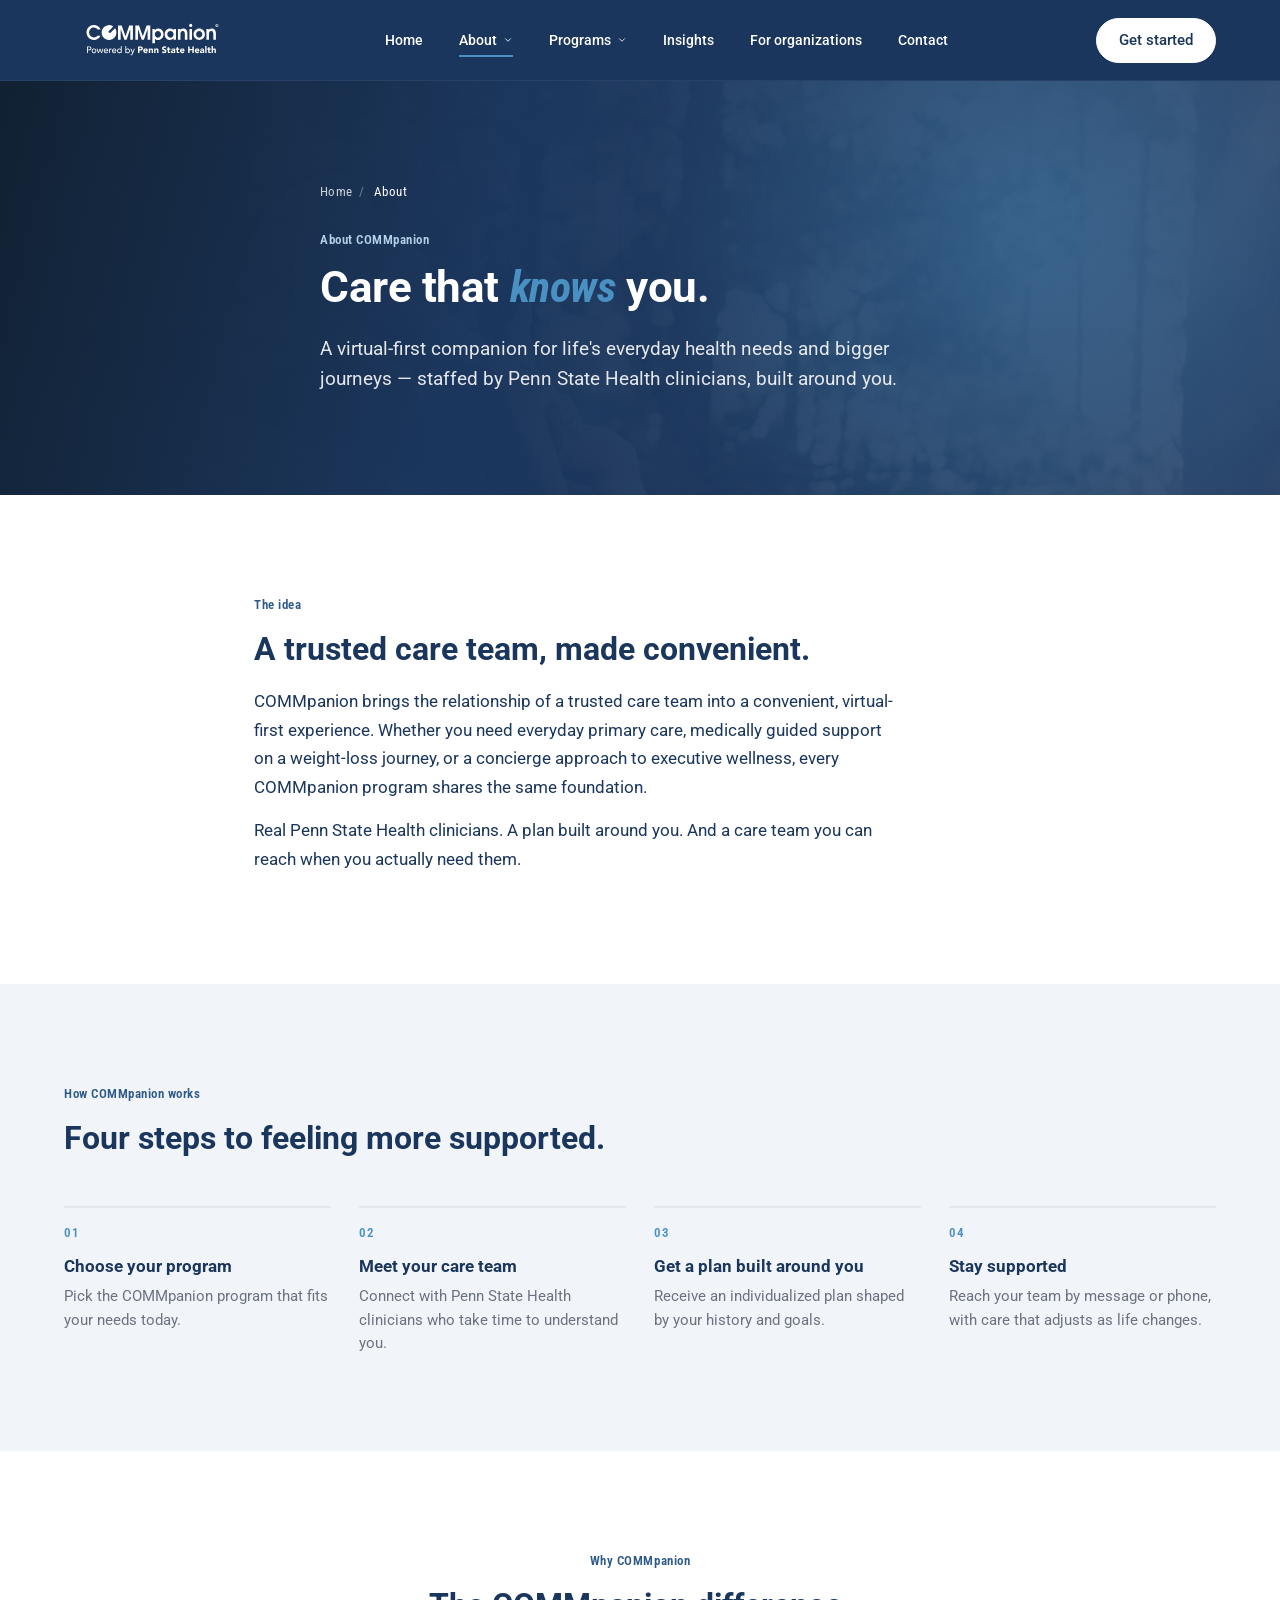
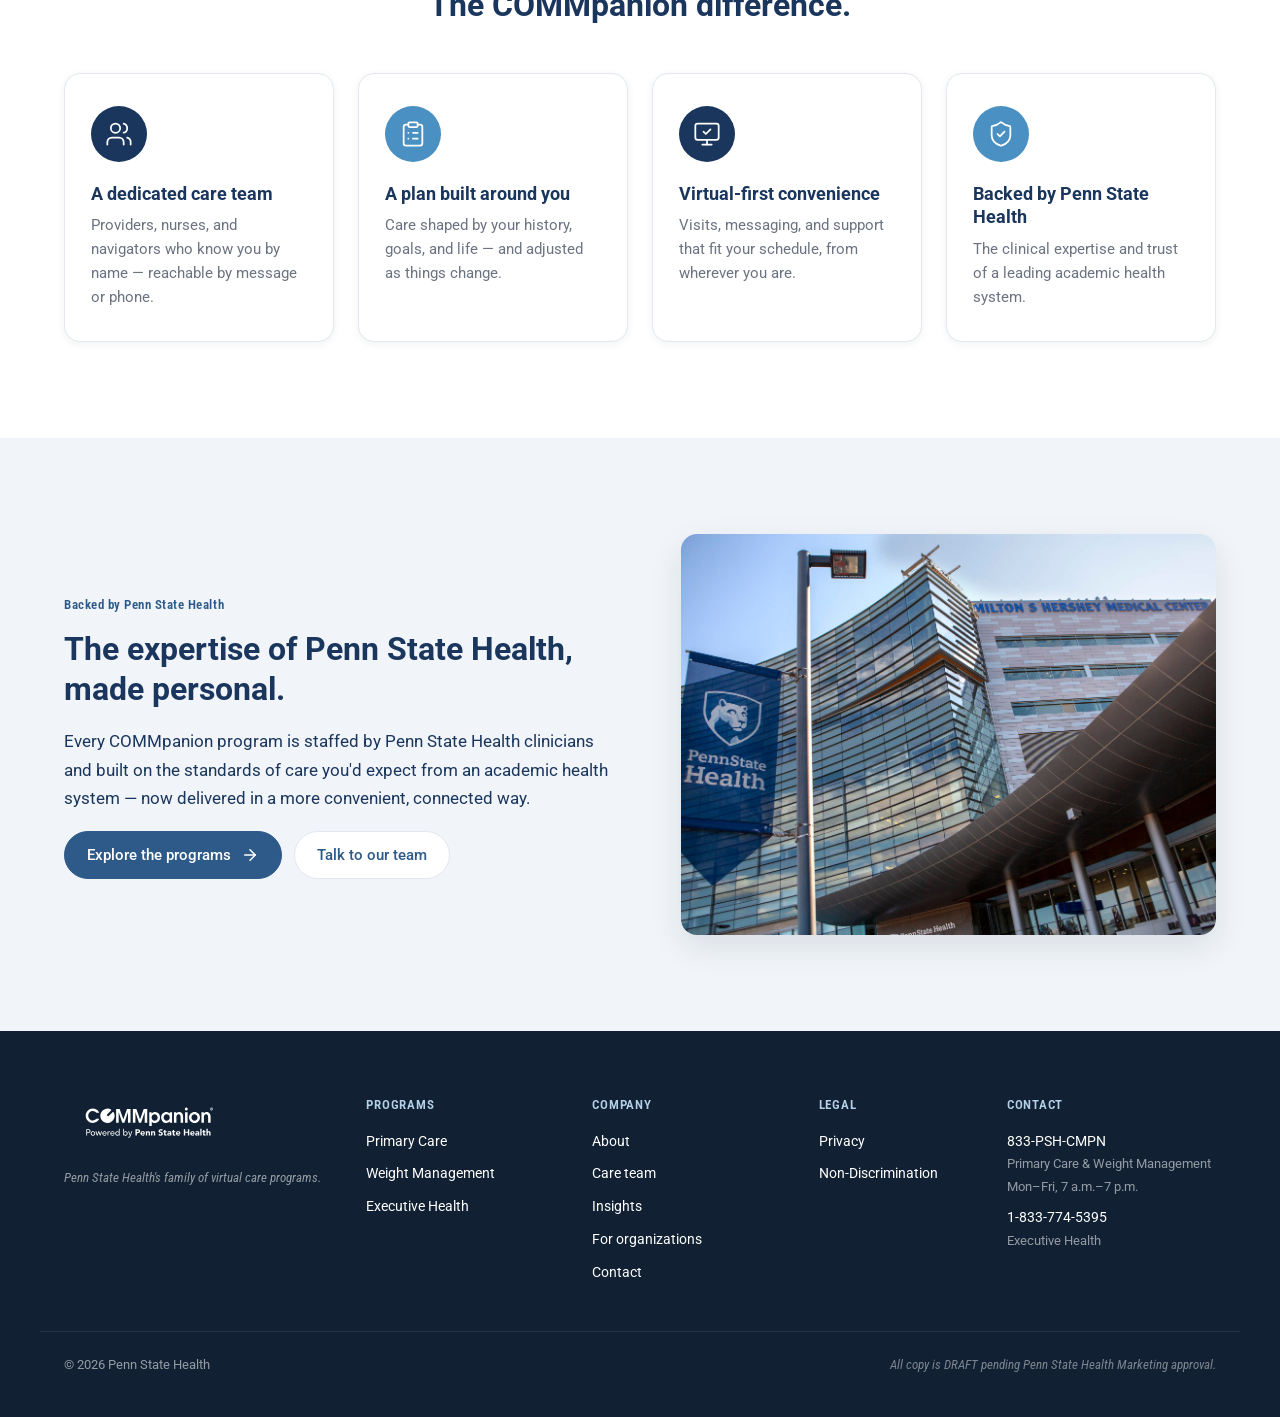
==== commit 7af80472: "New Pages and Bios" ====
--- a/about.html
+++ b/about.html
@@ -3,6 +3,7 @@
 <head>
 <meta charset="UTF-8">
 <meta name="viewport" content="width=device-width, initial-scale=1.0">
+<meta name="robots" content="noindex,nofollow">
 <title>About COMMpanion | Care that knows you</title>
 <meta name="description" content="COMMpanion brings the relationship of a trusted Penn State Health care team into a convenient, virtual-first experience — primary care, weight management, and executive health.">
 <meta name="theme-color" content="#1B365D">
@@ -46,7 +47,16 @@
     <nav class="primary-nav" id="primaryNav" aria-label="Primary">
       <ul>
         <li><a href="index.html">Home</a></li>
-        <li><a href="about.html">About</a></li>
+        <li class="has-dropdown">
+          <button class="nav-trigger" type="button">
+            About
+            <svg class="caret" xmlns="http://www.w3.org/2000/svg" viewBox="0 0 24 24" fill="none" stroke="currentColor" stroke-width="2" stroke-linecap="round" stroke-linejoin="round" aria-hidden="true"><polyline points="6 9 12 15 18 9"/></svg>
+          </button>
+          <ul class="nav-dropdown">
+            <li><a href="about.html">About COMMpanion<span class="dd-sub">The idea behind COMMpanion</span></a></li>
+            <li><a href="care-team.html">Care team<span class="dd-sub">Meet the people behind the care</span></a></li>
+          </ul>
+        </li>
         <li class="has-dropdown">
           <button class="nav-trigger" type="button">
             Programs
@@ -60,6 +70,7 @@
             <li><a href="programs.html">All programs</a></li>
           </ul>
         </li>
+        <li><a href="insights.html">Insights</a></li>
         <li><a href="organizations.html">For organizations</a></li>
         <li><a href="contact.html">Contact</a></li>
       </ul>
@@ -206,17 +217,21 @@
         <li><a href="primary-care.html">Primary Care</a></li>
         <li><a href="weight-management.html">Weight Management</a></li>
         <li><a href="executive-health.html">Executive Health</a></li>
-        <li><a href="https://www.commpanion.health/" target="_blank" rel="noopener">commpanion.health &rarr;</a></li>
-        <li><a href="https://www.weightloss.commpanion.health/" target="_blank" rel="noopener">weightloss.commpanion.health &rarr;</a></li>
-        <li><a href="https://executive.commpanion.health/" target="_blank" rel="noopener">executive.commpanion.health &rarr;</a></li>
       </ul>
     </nav>
     <nav class="footer-nav" aria-label="Company">
       <h2 class="footer-heading">Company</h2>
       <ul>
         <li><a href="about.html">About</a></li>
+        <li><a href="care-team.html">Care team</a></li>
+        <li><a href="insights.html">Insights</a></li>
         <li><a href="organizations.html">For organizations</a></li>
         <li><a href="contact.html">Contact</a></li>
+      </ul>
+    </nav>
+    <nav class="footer-nav" aria-label="Legal">
+      <h2 class="footer-heading">Legal</h2>
+      <ul>
         <li><a href="https://www.pennstatehealth.org/privacy-legal-notices" target="_blank" rel="noopener">Privacy</a></li>
         <li><a href="https://www.pennstatehealth.org/non-discrimination" target="_blank" rel="noopener">Non-Discrimination</a></li>
       </ul>
--- a/css/styles.css
+++ b/css/styles.css
@@ -1031,8 +1031,8 @@
 }
 .footer-inner {
   display: grid;
-  grid-template-columns: 1.5fr 1fr 1fr 1.1fr;
-  gap: 40px;
+  grid-template-columns: 1.4fr 1fr 1fr 0.8fr 1.1fr;
+  gap: 36px;
   align-items: start;
 }
 .footer-brand .logo { height: 56px; }
@@ -1101,12 +1101,444 @@
 .pillar.reveal:nth-child(3) { transition-delay: 160ms; }
 .pillar.reveal:nth-child(4) { transition-delay: 240ms; }
 
-/* ------- Responsive ------- */
+/* =========================================================
+   Insights landing + article template + share bar
+   ========================================================= */
+
+/* Filter chips */
+.filter-chips {
+  display: flex;
+  flex-wrap: wrap;
+  gap: 8px;
+  margin: 0 0 40px;
+  padding: 0;
+  list-style: none;
+}
+.filter-chip {
+  font-family: var(--font-sans);
+  font-weight: 500;
+  font-size: 14px;
+  padding: 9px 16px;
+  border-radius: var(--radius-pill);
+  border: 1.5px solid var(--hairline);
+  background: var(--white);
+  color: var(--psh-navy);
+  cursor: pointer;
+  transition: background 200ms var(--ease), color 200ms var(--ease), border-color 200ms var(--ease);
+}
+.filter-chip:hover { border-color: var(--comm-sky); color: var(--comm-blue); }
+.filter-chip.is-active {
+  background: var(--comm-blue);
+  color: var(--white);
+  border-color: var(--comm-blue);
+}
+
+/* Insights card grid */
+.insights-grid {
+  display: grid;
+  grid-template-columns: repeat(3, 1fr);
+  gap: 28px;
+  list-style: none;
+  margin: 0;
+  padding: 0;
+}
+.insight-card {
+  background: var(--white);
+  border: 1px solid var(--hairline);
+  border-radius: var(--radius-lg);
+  overflow: hidden;
+  display: flex;
+  flex-direction: column;
+  box-shadow: var(--shadow-1);
+  transition: transform 220ms var(--ease), box-shadow 220ms var(--ease);
+}
+.insight-card:hover { transform: translateY(-4px); box-shadow: var(--shadow-2); }
+.insight-card[hidden] { display: none; }
+
+.insight-card-media {
+  aspect-ratio: 16/10;
+  overflow: hidden;
+  background: var(--cloud);
+  position: relative;
+}
+.insight-card-media img {
+  width: 100%; height: 100%; object-fit: cover;
+  transition: transform 600ms var(--ease);
+}
+.insight-card:hover .insight-card-media img { transform: scale(1.04); }
+.insight-card-media::before {
+  content: '';
+  position: absolute;
+  left: 0; right: 0; top: 0;
+  height: 4px;
+  z-index: 1;
+  background: var(--comm-blue);
+}
+.insight-card[data-category-tag="primary"] .insight-card-media::before { background: var(--accent-primary); }
+.insight-card[data-category-tag="weight"]  .insight-card-media::before { background: var(--accent-weight); }
+.insight-card[data-category-tag="exec"]    .insight-card-media::before { background: var(--accent-exec); }
+
+.insight-card-body {
+  padding: 24px;
+  display: flex;
+  flex-direction: column;
+  gap: 12px;
+  flex: 1;
+}
+.insight-card-tag {
+  display: inline-block;
+  font-family: var(--font-cond);
+  font-weight: 600;
+  font-size: 12px;
+  letter-spacing: 0.04em;
+  padding: 5px 12px;
+  border-radius: var(--radius-pill);
+  background: rgba(74,144,194,0.10);
+  color: var(--comm-blue);
+  align-self: flex-start;
+}
+.insight-card[data-category-tag="primary"] .insight-card-tag { background: rgba(255,107,74,0.10); color: var(--accent-primary-text); }
+.insight-card[data-category-tag="weight"]  .insight-card-tag { background: rgba(0,191,165,0.10);  color: var(--accent-weight-text); }
+.insight-card[data-category-tag="exec"]    .insight-card-tag { background: rgba(255,209,0,0.16);  color: var(--accent-exec-text); }
+
+.insight-card-title {
+  font-size: 20px;
+  line-height: 1.3;
+  margin: 0;
+}
+.insight-card-excerpt {
+  color: var(--slate-ash);
+  font-size: 15px;
+  line-height: 1.6;
+  margin: 0;
+}
+.insight-card-link {
+  margin-top: auto;
+  font-weight: 500;
+  display: inline-flex;
+  align-items: center;
+  gap: 8px;
+  color: var(--comm-blue);
+  padding-top: 4px;
+}
+.insight-card-link:hover { color: var(--psh-navy); text-decoration: none; }
+.insight-card-link svg { transition: transform 200ms var(--ease); }
+.insight-card-link:hover svg { transform: translateX(3px); }
+
+.filter-empty {
+  display: none;
+  text-align: center;
+  color: var(--slate-ash);
+  font-family: var(--font-cond);
+  font-style: italic;
+  padding: 48px 0;
+}
+.filter-empty.is-on { display: block; }
+
+/* ------- Article layout ------- */
+
+.article-body-wrap {
+  display: grid;
+  grid-template-columns: minmax(0, 1fr);
+  max-width: 760px;
+  margin: 0 auto;
+}
+
+.article-title {
+  font-size: clamp(30px, 4.4vw, 44px);
+  line-height: 1.1;
+  letter-spacing: -0.01em;
+  color: var(--white);
+  margin: 0 0 14px;
+}
+.article-meta {
+  font-family: var(--font-cond);
+  font-style: italic;
+  font-weight: 400;
+  font-size: 14px;
+  color: rgba(255,255,255,0.65);
+  margin: 0;
+}
+
+.article-lead-image {
+  margin: -64px auto 40px;
+  max-width: 1040px;
+  border-radius: var(--radius-lg);
+  overflow: hidden;
+  box-shadow: var(--shadow-3);
+  aspect-ratio: 16/9;
+  background: var(--cloud);
+  position: relative;
+  z-index: 2;
+}
+.article-lead-image img { width: 100%; height: 100%; object-fit: cover; display: block; }
+
+.article-body {
+  font-size: 17px;
+  line-height: 1.7;
+  color: var(--psh-navy);
+}
+.article-body > p { margin: 0 0 1.25em; }
+.article-body > blockquote {
+  margin: 0 0 1.5em;
+  padding: 18px 22px;
+  border-left: 4px solid var(--accent);
+  background: var(--cloud);
+  border-radius: 0 var(--radius-md) var(--radius-md) 0;
+  font-family: var(--font-cond);
+  font-style: italic;
+  font-weight: 400;
+  font-size: 18px;
+  line-height: 1.55;
+  color: var(--psh-navy);
+}
+.article-body > h2 {
+  font-family: var(--font-sans);
+  font-weight: 700;
+  font-size: clamp(22px, 2.6vw, 26px);
+  line-height: 1.25;
+  margin: 1.75em 0 0.5em;
+  color: var(--psh-navy);
+}
+
+.article-cta {
+  margin-top: 48px;
+  padding: 32px;
+  border-radius: var(--radius-lg);
+  background: var(--cloud);
+  border-left: 4px solid var(--accent);
+}
+.article-cta h3 {
+  font-size: 22px;
+  line-height: 1.3;
+  margin: 0 0 8px;
+}
+.article-cta p {
+  color: var(--slate-ash);
+  font-size: 15.5px;
+  margin: 0 0 16px;
+}
+.article-cta-buttons { display: flex; flex-wrap: wrap; gap: 12px; }
+
+/* ------- Share bar ------- */
+
+.share-bar {
+  display: flex;
+  align-items: center;
+  gap: 8px;
+  padding: 16px 0;
+  border-top: 1px solid var(--hairline);
+  border-bottom: 1px solid var(--hairline);
+  margin: 0 0 32px;
+  flex-wrap: wrap;
+  position: relative;
+}
+.share-bar--foot {
+  border-bottom: 0;
+  margin: 48px 0 0;
+}
+.share-bar-label {
+  font-family: var(--font-cond);
+  font-weight: 600;
+  font-size: 12.5px;
+  letter-spacing: 0.04em;
+  color: var(--slate-ash);
+  margin-right: 6px;
+}
+.share-btn {
+  display: inline-flex;
+  align-items: center;
+  gap: 8px;
+  padding: 8px 14px;
+  font-family: var(--font-sans);
+  font-weight: 500;
+  font-size: 13.5px;
+  background: var(--white);
+  border: 1px solid var(--hairline);
+  border-radius: var(--radius-pill);
+  color: var(--psh-navy);
+  cursor: pointer;
+  text-decoration: none;
+  transition: background 180ms var(--ease), border-color 180ms var(--ease), color 180ms var(--ease);
+}
+.share-btn:hover { background: var(--cloud); border-color: var(--comm-sky); color: var(--comm-blue); text-decoration: none; }
+.share-btn svg { width: 16px; height: 16px; }
+
+.copy-toast {
+  position: absolute;
+  right: 0; top: -34px;
+  background: var(--psh-navy);
+  color: var(--white);
+  font-family: var(--font-cond);
+  font-style: italic;
+  font-size: 13px;
+  padding: 6px 12px;
+  border-radius: var(--radius-sm);
+  opacity: 0;
+  transform: translateY(4px);
+  transition: opacity 200ms var(--ease), transform 200ms var(--ease);
+  pointer-events: none;
+  white-space: nowrap;
+}
+.copy-toast.is-on { opacity: 1; transform: translateY(0); }
+
+/* ------- More insights ------- */
+.more-insights .insights-grid {
+  grid-template-columns: repeat(3, 1fr);
+}
+
+/* =========================================================
+   Care team — filterable grid of click-to-expand cards
+   ========================================================= */
+
+.team-grid {
+  display: grid;
+  grid-template-columns: repeat(3, 1fr);
+  gap: 28px;
+  list-style: none;
+  margin: 0;
+  padding: 0;
+}
+
+.team-card {
+  background: var(--white);
+  border: 1px solid var(--hairline);
+  border-radius: var(--radius-lg);
+  overflow: hidden;
+  display: flex;
+  flex-direction: column;
+  box-shadow: var(--shadow-1);
+  cursor: pointer;
+  text-align: left;
+  transition: transform 220ms var(--ease), box-shadow 220ms var(--ease), border-color 220ms var(--ease);
+}
+.team-card:hover {
+  transform: translateY(-3px);
+  box-shadow: var(--shadow-2);
+  border-color: var(--comm-sky);
+}
+.team-card:focus-visible {
+  outline: 3px solid var(--comm-sky);
+  outline-offset: 3px;
+}
+.team-card[hidden] { display: none; }
+
+.team-card-photo {
+  display: block;
+  aspect-ratio: 4/3;
+  overflow: hidden;
+  background: var(--cloud);
+}
+.team-card-photo img {
+  width: 100%;
+  height: 100%;
+  object-fit: cover;
+  display: block;
+  transition: transform 600ms var(--ease);
+}
+.team-card:hover .team-card-photo img { transform: scale(1.04); }
+
+.team-card-body {
+  padding: 20px 24px 6px;
+  display: flex;
+  flex-direction: column;
+  gap: 6px;
+}
+.team-card-name {
+  font-family: var(--font-sans);
+  font-weight: 700;
+  font-size: 18px;
+  line-height: 1.3;
+  margin: 0;
+  color: var(--psh-navy);
+}
+.team-card-role {
+  color: var(--slate-ash);
+  font-size: 14.5px;
+  line-height: 1.5;
+  margin: 0;
+}
+
+.team-card-tag-row {
+  display: flex;
+  align-items: center;
+  justify-content: space-between;
+  padding: 10px 24px 20px;
+  gap: 12px;
+}
+.team-tag {
+  display: inline-block;
+  font-family: var(--font-cond);
+  font-weight: 600;
+  font-size: 12px;
+  letter-spacing: 0.04em;
+  padding: 5px 12px;
+  border-radius: var(--radius-pill);
+  background: rgba(46, 90, 138, 0.10);
+  color: var(--comm-blue);
+}
+.team-card[data-program="primary"] .team-tag { background: rgba(255,107,74,0.12); color: var(--accent-primary-text); }
+.team-card[data-program="weight"]  .team-tag { background: rgba(0,191,165,0.12); color: var(--accent-weight-text); }
+.team-card[data-program="exec"]    .team-tag { background: rgba(255,209,0,0.22); color: var(--accent-exec-text); }
+
+.team-toggle-icon {
+  width: 22px;
+  height: 22px;
+  color: var(--comm-blue);
+  transition: transform 240ms var(--ease);
+  flex-shrink: 0;
+}
+.team-card[aria-expanded="true"] .team-toggle-icon { transform: rotate(45deg); }
+
+.team-card-details {
+  display: grid;
+  grid-template-rows: 0fr;
+  transition: grid-template-rows 320ms var(--ease);
+}
+.team-card-details > div { overflow: hidden; }
+.team-card[aria-expanded="true"] .team-card-details { grid-template-rows: 1fr; }
+
+.team-card-details-inner {
+  margin: 0 24px;
+  padding: 16px 0 22px;
+  border-top: 1px solid var(--hairline);
+  display: flex;
+  flex-direction: column;
+  gap: 14px;
+}
+.team-card-bio {
+  color: var(--slate-ash);
+  font-size: 14.5px;
+  line-height: 1.65;
+  margin: 0;
+}
+.team-card-focus {
+  display: flex;
+  flex-wrap: wrap;
+  gap: 6px;
+}
+.team-focus-chip {
+  display: inline-block;
+  font-family: var(--font-cond);
+  font-weight: 500;
+  font-size: 11.5px;
+  letter-spacing: 0.03em;
+  padding: 4px 10px;
+  border-radius: var(--radius-pill);
+  background: var(--cloud);
+  color: var(--psh-navy);
+}
+
+/* =========================================================
+   Responsive
+   ========================================================= */
 
 @media (max-width: 1100px) {
   .program-cards { gap: 20px; }
   .pillars { gap: 18px; }
   .steps { gap: 22px; }
+  .insights-grid { gap: 22px; }
+  .footer-inner { gap: 28px; }
 }
 
 @media (max-width: 980px) {
@@ -1119,8 +1551,12 @@
   .program-row.reverse .program-row-media { order: 0; }
   .trust-grid { grid-template-columns: 1fr; gap: 32px; }
   .contact-cards { grid-template-columns: 1fr; }
+  .insights-grid,
+  .more-insights .insights-grid,
+  .team-grid { grid-template-columns: repeat(2, 1fr); }
   .footer-inner { grid-template-columns: 1fr 1fr; gap: 32px; }
   .footer-brand { grid-column: 1 / -1; }
+  .article-lead-image { margin: -32px auto 32px; max-width: 100%; border-radius: var(--radius-md); }
 }
 
 @media (max-width: 820px) {
@@ -1192,7 +1628,12 @@
 
 @media (max-width: 620px) {
   .pillars, .steps, .features { grid-template-columns: 1fr; }
+  .insights-grid,
+  .more-insights .insights-grid,
+  .team-grid { grid-template-columns: 1fr; }
   .footer-inner { grid-template-columns: 1fr; }
+  .share-bar { gap: 6px; }
+  .share-btn { padding: 7px 12px; font-size: 13px; }
 
   /* Comparison table → cards */
   .compare { display: block; }
